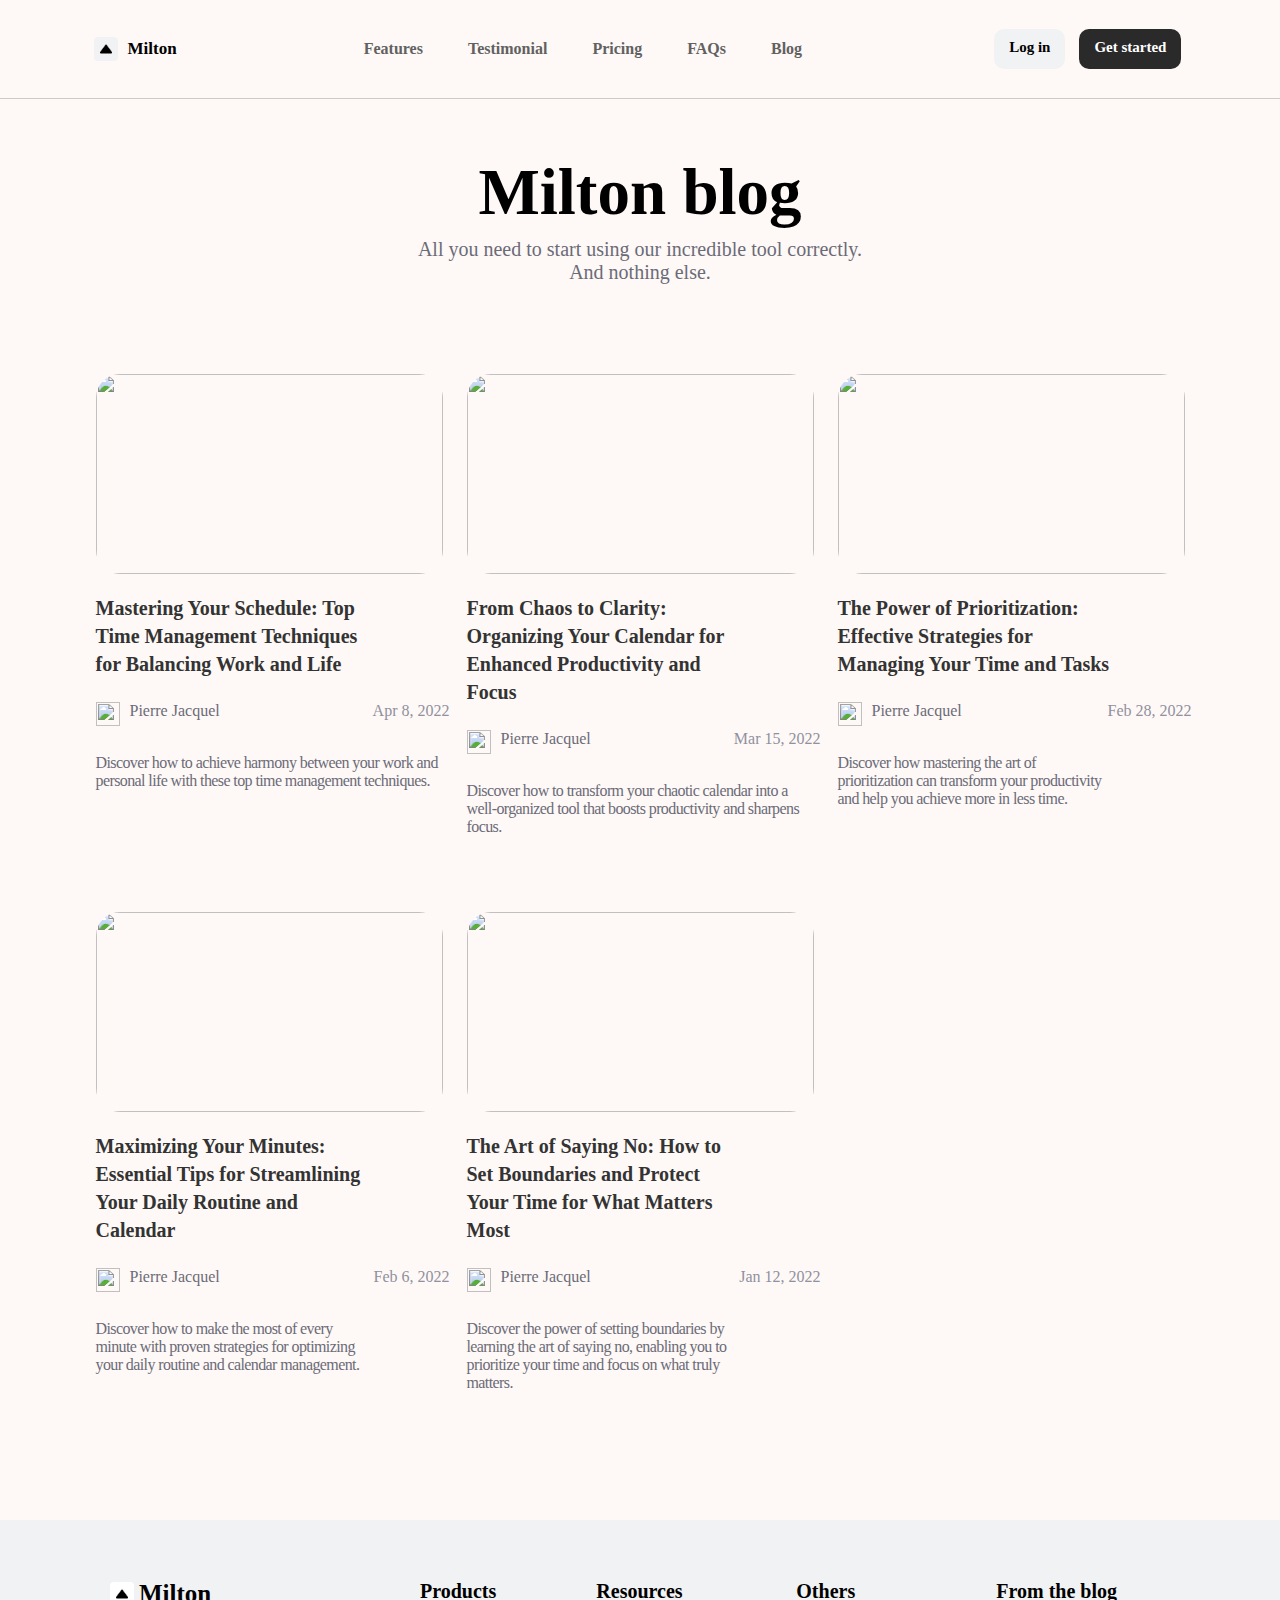
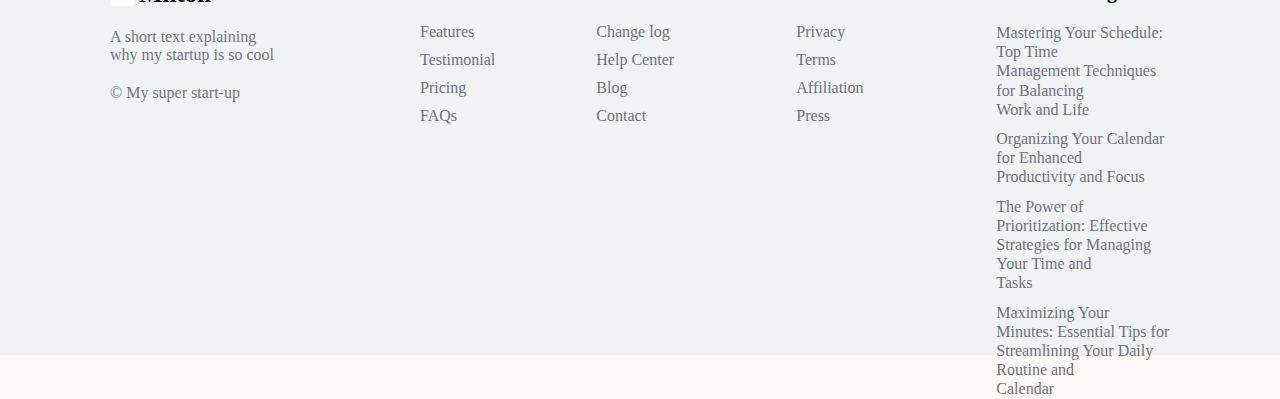
==== blogs.html @ 73ceb706 "blog page created" ====
<!DOCTYPE html>
<html lang="en">

<head>
    <meta charset="UTF-8">
    <meta http-equiv="X-UA-Compatible" content="IE=edge">
    <meta name="viewport" content="width=device-width, initial-scale=1.0">
    <link rel="stylesheet" href="blogs.css">
    <title>Blogs</title>
</head>

<body>
    <header>
        <div class="left">
            <img src="./logo.png" height="24px" width="24px" alt="">
            <a href="./index.html">Milton</a>
        </div>
        <div class="middle">
            <a href="./index.html#features">Features</a>
            <a href="./index.html#testimonial">Testimonial</a>
            <a href="./index.html#pricing">Pricing</a>
            <a href="./index.html#faq">FAQs</a>
            <a href="">Blog</a>
        </div>
        <div class="right">
            <button class="login">Log in</button>
            <button class="get">Get started</button>
        </div>
    </header>
    <div class="main">
        <div class="top">
            <h1>Milton blog</h1>
            <p>All you need to start using our incredible tool correctly. <br>And nothing else.</p>
        </div>
        <div class="body">
            <div id="card1" class="card">
                <img class="card-img"
                    src="https://framerusercontent.com/images/pDdypz9gmJH6vw6YOIlQL9oYMs.png?scale-down-to=512" alt="">
                <h4>Mastering Your Schedule: Top <br>Time Management Techniques <br>for Balancing Work and Life</h4>
                <div class="creator-info">
                    <img class="creator-img" src="https://framerusercontent.com/images/q2u9gIkGQxMrF52zU0y79LHZyY.png"
                        alt="">
                    <p class="creator-name">Pierre Jacquel</p>
                    <p class="date">Apr 8, 2022</p>
                </div>
                <p class="blog-detail">Discover how to achieve harmony between your work and personal life with these
                    top time management techniques.</p>
            </div>
            <div id="card2" class="card">
                <img class="card-img"
                    src="https://framerusercontent.com/images/9aMHBVjd140VZJzgdhbqZkuW4.png" alt="">
                <h4>From Chaos to Clarity: <br>Organizing Your Calendar for <br>Enhanced Productivity and <br>Focus</h4>
                <div class="creator-info">
                    <img class="creator-img" src="https://framerusercontent.com/images/q2u9gIkGQxMrF52zU0y79LHZyY.png"
                        alt="">
                    <p class="creator-name">Pierre Jacquel</p>
                    <p class="date">Mar 15, 2022</p>
                </div>
                <p class="blog-detail">Discover how to transform your chaotic calendar into a well-organized tool that boosts productivity and sharpens focus.</p>
            </div>
            <div id="card3" class="card">
                <img class="card-img"
                    src="https://framerusercontent.com/images/ODCfJEiBLpq8z9C0bJW8I8pM76I.png?scale-down-to=512" alt="">
                <h4>The Power of Prioritization: <br>Effective Strategies for <br>Managing Your Time and Tasks</h4>
                <div class="creator-info">
                    <img class="creator-img" src="https://framerusercontent.com/images/q2u9gIkGQxMrF52zU0y79LHZyY.png"
                        alt="">
                    <p class="creator-name">Pierre Jacquel</p>
                    <p class="date">Feb 28, 2022</p>
                </div>
                <p class="blog-detail">Discover how mastering the art of <br>prioritization can transform your productivity<br>and help you achieve more in less time.</p>
            </div>
            <div id="card4" class="card">
                <img class="card-img"
                    src="https://framerusercontent.com/images/E6HjjliXvzgfmmuSlalcU0nTLU.png?scale-down-to=512" alt="">
                <h4>Maximizing Your Minutes: <br>Essential Tips for Streamlining <br>Your Daily Routine and <br>Calendar</h4>
                <div class="creator-info">
                    <img class="creator-img" src="https://framerusercontent.com/images/q2u9gIkGQxMrF52zU0y79LHZyY.png"
                        alt="">
                    <p class="creator-name">Pierre Jacquel</p>
                    <p class="date">Feb 6, 2022</p>
                </div>
                <p class="blog-detail">Discover how to make the most of every <br>minute with proven strategies for optimizing <br>your daily routine and calendar management.</p>
            </div>
            <div id="card5" class="card">
                <img class="card-img"
                    src="https://framerusercontent.com/images/9VwTuCQudXA6piwgktocQXqCMAc.png?scale-down-to=512" alt="">
                <h4>The Art of Saying No: How to <br>Set Boundaries and Protect <br>Your Time for What Matters <br>Most</h4>
                <div class="creator-info">
                    <img class="creator-img" src="https://framerusercontent.com/images/q2u9gIkGQxMrF52zU0y79LHZyY.png"
                        alt="">
                    <p class="creator-name">Pierre Jacquel</p>
                    <p class="date">Jan 12, 2022</p>
                </div>
                <p class="blog-detail">Discover the power of setting boundaries by <br>learning the art of saying no, enabling you to <br>prioritize your time and focus on what truly <br>matters.</p>
            </div>
        </div>
    </div>
    <footer>
        <div class="col1">
            <heading>
                <img src="./logo.png" height="24px" width="24px" alt="">
                <a href="./index.html"><p>Milton</p></a>
            </heading>
            <p>A short text explaining <br> why my startup is so cool</p>
            <p>© My super start-up</p>
            <div class="icons">
                <a href="https://twitter.com/pierre_jacquel" target="_blank"><img
                        src="https://framerusercontent.com/images/vbouc63110hrN4mpMDBbBqxbgY.svg" alt=""></a>
                <a href="https://facebook.com" target="_blank"><img
                        src="https://framerusercontent.com/images/A9DrwvI3tDOPLUSsJGHlIqt9SkI.svg" alt=""></a>
                <a href="https://www.linkedin.com/in/yash-bahuguna-5373b4185/" target="_blank"><img
                        src="https://framerusercontent.com/images/YSSiRnfV1Ebaxm94FWkCKCkc.svg" alt=""></a>
            </div>

        </div>
        <div class="col2">
            <p>Products</p>
            <div class="list">
                <a href="./index.html#features">Features</a>
                <a href="./index.html#testimonial">Testimonial</a>
                <a href="./index.html#pricing">Pricing</a>
                <a href="./index.html#faq">FAQs</a>
            </div>
        </div>
        <div class="col3">
            <p>Resources</p>
            <div class="list">
                <a href="#">Change log</a>
                <a href="#">Help Center</a>
                <a href="">Blog</a>
                <a href="">Contact</a>
            </div>
        </div>
        <div class="col4">
            <p>Others</p>
            <div class="list">
                <a href="">Privacy</a>
                <a href="">Terms</a>
                <a href="#">Affiliation</a>
                <a href="#">Press</a>
            </div>
        </div>
        <div class="col5">
            <p>From the blog</p>
            <div class="list">
                <a href="">Mastering Your Schedule: Top Time <br> Management Techniques for Balancing <br> Work and
                    Life</a>
                <a href="">Organizing Your Calendar for Enhanced <br> Productivity and Focus</a>
                <a href="">The Power of Prioritization: Effective <br> Strategies for Managing Your Time and <br>
                    Tasks</a>
                <a href="">Maximizing Your Minutes: Essential Tips for <br> Streamlining Your Daily Routine and <br>
                    Calendar</a>
            </div>
        </div>
    </footer>
</body>

</html>
---- blogs.css ----
* {
    margin: 0;
    padding: 0;
    box-sizing: border-box;
    font-family: "Poppins";
}

html {
    scroll-behavior: smooth;
}

body {
    height: 100vh;
    width: 100%;
    /* overflow-x: hidden; */
    background-color: #fef9f6;
}

header {
    background-color: #fef9f6;
    z-index: 99;
    width: 100%;
    position: fixed;
    top: 0px;
    display: flex;
    justify-content: space-around;
    align-items: center;
    height: 11vh;
    border-bottom: 1px solid rgb(203, 201, 201);
}

header>.left {
    display: flex;
    gap: 10px;
    font-size: 17px;
    font-weight: 600;
    align-items: center;
}

header > .left > a{
    text-decoration: none;
    color: black;
}

header>.left>img {
    background-color: #f1f2f4;
    padding: 4px 6px 4px 6px;
    border-radius: 4px;
}

header>.middle {
    display: flex;
    gap: 45px;
}

header>.middle>a {
    text-decoration: none;
    color: rgb(98, 97, 97);
    font-weight: 600;
}

header>.middle>a:hover {
    text-decoration: underline;
    color: black;
}

header>.right>button {
    height: 35px;
    width: fit-content;
    text-align: center;
    margin: 5px;
    padding: 10px 15px 30px 15px;
    border-radius: 10px;
    border: none;
    font-size: 15px;
    cursor: pointer;
    font-weight: 700;
    transition: all 300ms ease-in-out;
}

header>.right>button:hover {
    transform: scale(1.1);
}

.login {
    background: #f1f2f4;
}

.get {
    color: white;
    background: rgba(0, 0, 0, 0.833);
}



footer {
    margin-top: 120px;
    padding: 60px 110px 70px 110px;
    height: 435px;
    background-color: #f1f2f4;
    display: flex;
    justify-content: space-between;
    gap: 100px;
}

footer>.col1>heading {
    display: flex;
    align-items: center;
    gap: 5px;
    margin-bottom: 20px;
}

footer>.col1>heading>img {
    background-color: white;
    padding: 4px 6px 4px 6px;
    border-radius: 4px;
}

footer>.col1>heading> a> p {
    font-size: 25px;
    font-weight: 600;
    color: black;
}
footer>.col1>heading> a{
    text-decoration: none;
}

footer>.col1>p {
    margin-bottom: 20px;
    width: 210px;
    color: #757581
}

footer>.col1>.icons {
    display: flex;
    gap: 15px;
}

footer>.col2 {
    display: flex;
    flex-direction: column;
    gap: 20px;
}

footer>.col2>p {
    font-weight: 600;
    font-size: 20px;
}

footer>.col3>p {
    font-weight: 600;
    font-size: 20px;
}

footer>.col4>p {
    font-weight: 600;
    font-size: 20px;
}

footer>.col5>p {
    font-weight: 600;
    font-size: 20px;
}

footer>.col2>.list {
    display: flex;
    flex-direction: column;
    gap: 10px;
}

footer a {
    text-decoration: none;
    color: #70717e;
}

footer a:hover {
    text-decoration: underline;
    color: black;
}

footer>.col3 {
    display: flex;
    flex-direction: column;
    gap: 20px;
}

footer>.col3>.list {
    width: 100px;
    display: flex;
    flex-direction: column;
    gap: 10px;
}

footer>.col4 {
    display: flex;
    flex-direction: column;
    gap: 20px;
}

footer>.col4>.list {
    width: 100px;
    display: flex;
    flex-direction: column;
    gap: 10px;
}

footer>.col5 {
    display: flex;
    flex-direction: column;
    gap: 20px;
}

footer>.col5>.list {
    display: flex;
    flex-direction: column;
    gap: 10px;
}

footer>.col5>.list>a {
    line-height: 1.2em;
}

.main {
    height: fit-content;
    display: flex;
    justify-content: center;
    align-items: center;
    flex-direction: column;
    margin-top: 155px;
}

.main>.top {
    margin-bottom: 90px;
}

.main>.top>h1 {
    font-size: 65px;
    text-align: center;
}

.main>.top>p {
    font-size: 20px;
    color: #6B6B78;
    margin-top: 8px;
    text-align: center;
}

.main>.body {
    max-width: 1089px;
    display: grid;
    place-items: center;
    grid-template-columns: auto auto auto;
    gap: 50px 17px;
}
.card {
    height: 488px;
}
.card-img {
    width: 347px;
    height: 200px;
    border-radius: 24px;
    margin-bottom: 20px;
}

.card>h4 {
    font-size: 20px;
    font-weight: 800;
    line-height: 1.4em;
    color: rgb(51, 51, 51);
    margin-bottom: 24px;
}

.creator-info{
    display: flex;
    margin-bottom: 24px;
}

.creator-img {
    width: 24px;
    height: 24px;
}

.creator-name {
    height: 17px;
    width: 150px;
    margin-right: 70px;
    margin-left: 10px;
    color: #6B6B78;
}

.date {
    height: 28px;
    width: 100px;
    color: #90909e;
    text-align: right;
}

.blog-detail {
    height: 77px;
    width: 348px;
    color: rgb(107, 107, 120);
    letter-spacing: -0.6px;
}
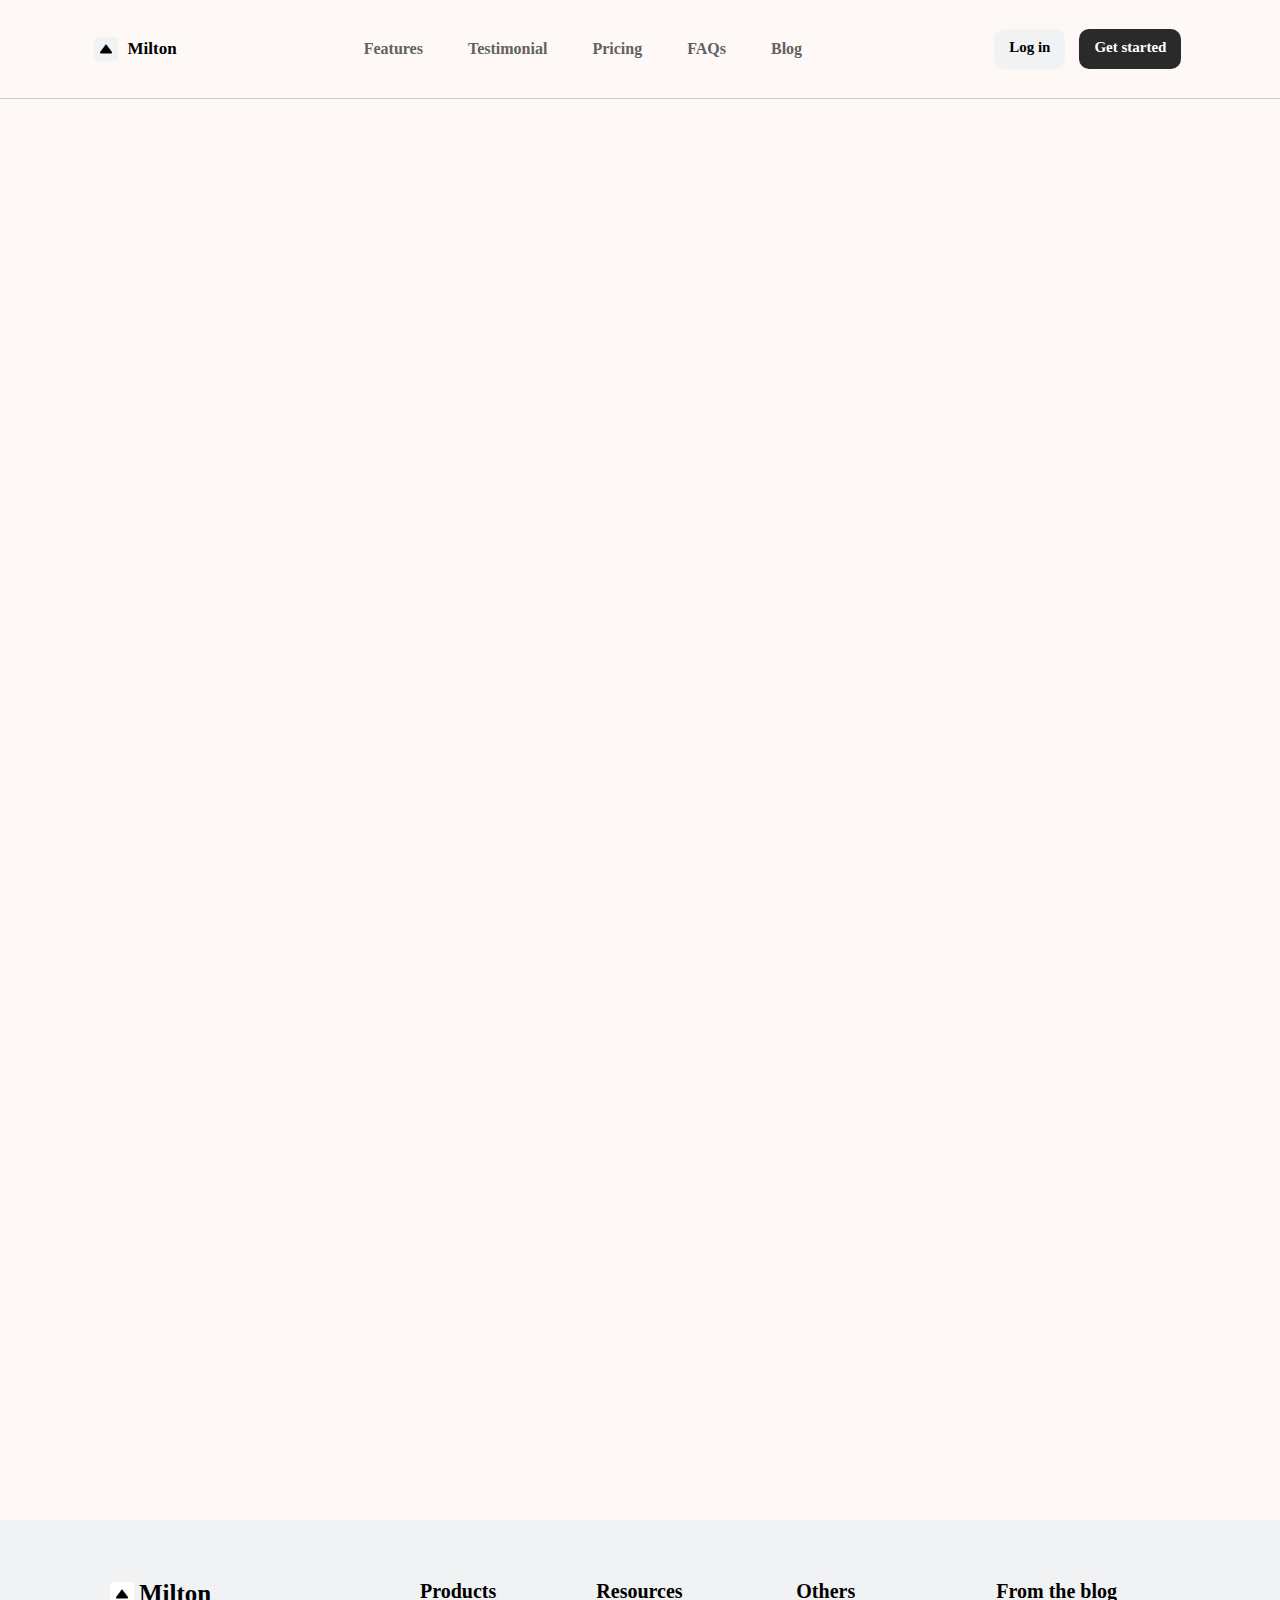
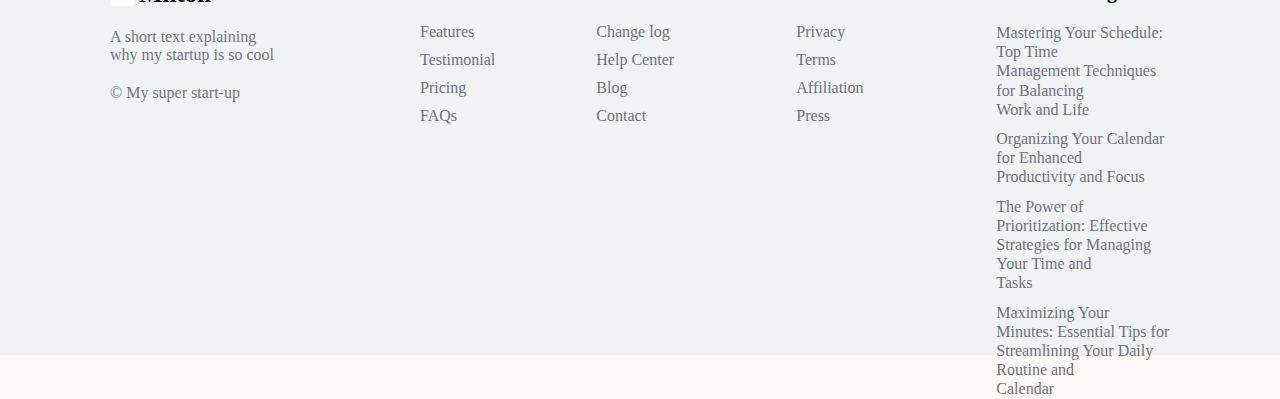
==== commit 01d19010: "animation added" ====
--- a/blogs.html
+++ b/blogs.html
@@ -27,7 +27,7 @@
             <button class="get">Get started</button>
         </div>
     </header>
-    <div class="main">
+    <div class="main anim">
         <div class="top">
             <h1>Milton blog</h1>
             <p>All you need to start using our incredible tool correctly. <br>And nothing else.</p>
--- a/blogs.css
+++ b/blogs.css
@@ -301,3 +301,22 @@
     color: rgb(107, 107, 120);
     letter-spacing: -0.6px;
 }
+
+
+.anim {
+    opacity: 0;
+    animation: moveup 250ms linear forwards;
+  }
+  
+
+@keyframes moveup{
+    0%{
+        opacity: 0;
+        transform: translateY(100px);
+    }
+    100%{
+        opacity: 1;
+        transform: translateY(0);
+        
+    }
+}